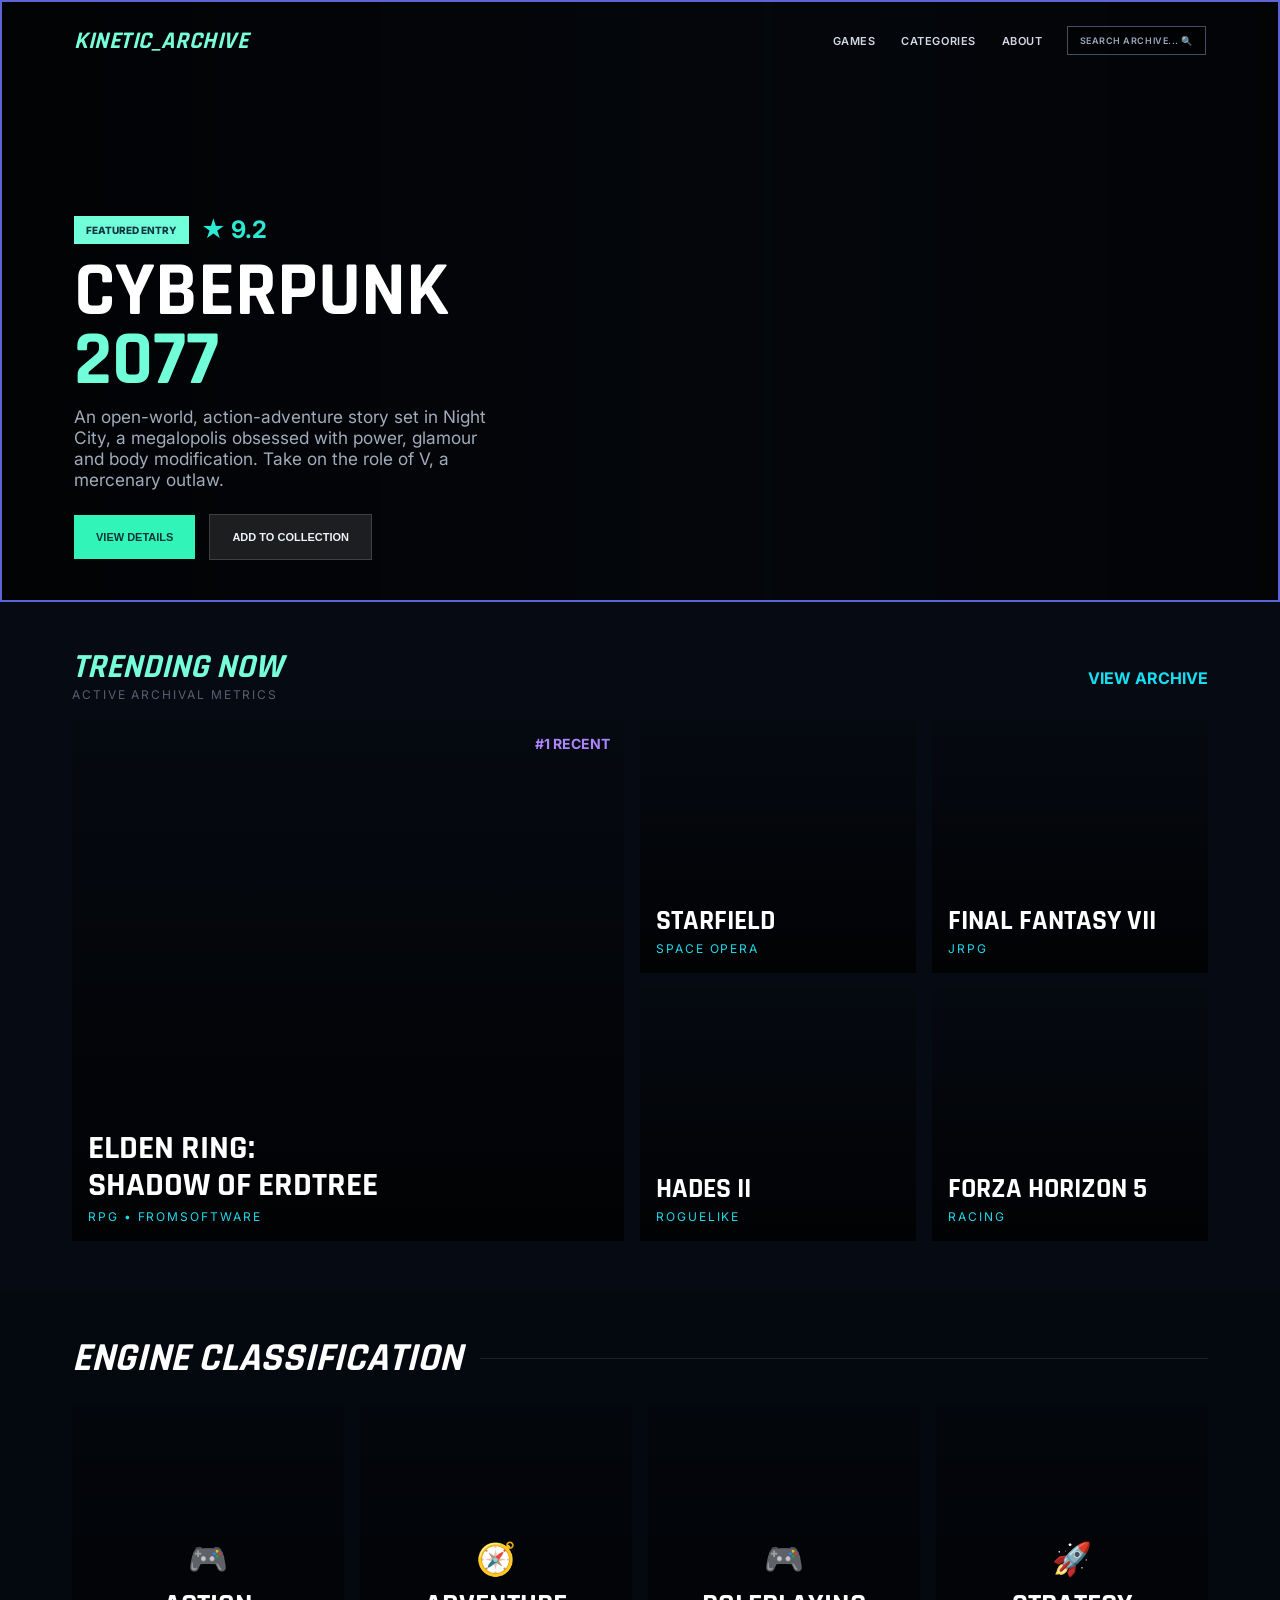
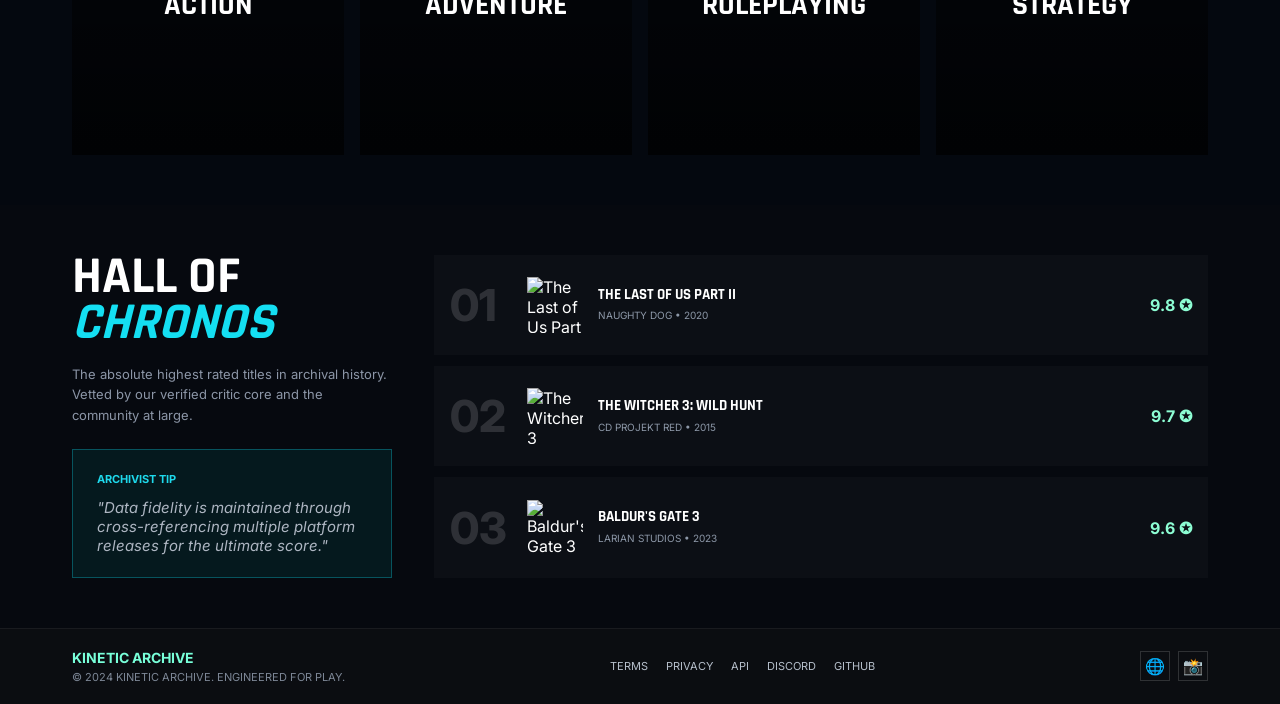
==== index.html @ 21502207 "refactor code structure" ====
<!DOCTYPE html>
<html lang="en">
<head>
    <meta charset="UTF-8">
    <meta name="viewport" content="width=device-width, initial-scale=1.0">
    <title>Kinetic Archive</title>
    <link rel="stylesheet" href="../styles/index.css">
    <link rel="preconnect" href="https://fonts.googleapis.com">
    <link rel="preconnect" href="https://fonts.gstatic.com" crossorigin>
    <link href="https://fonts.googleapis.com/css2?family=Inter:wght@400;500;600;700;800&family=Rajdhani:wght@600;700&display=swap" rel="stylesheet">
</head>
<body>
    <main class="frame">
        <header class="nav">
            <div class="brand">KINETIC_ARCHIVE</div>
            <ul class="links">
                <li><a href="index.html">Games</a></li>
                <li><a href="categories.html">Categories</a></li>
                <li>About</li>
            </ul>
            <div class="search">SEARCH ARCHIVE... &#128269;</div>
        </header>

        <section class="hero">
            <div class="meta">
                <span class="tag">Featured Entry</span>
                <span class="score">&#9733; 9.2</span>
            </div>
            <h1>
                CYBERPUNK
                <span>2077</span>
            </h1>
            <p class="hero-copy">
                An open-world, action-adventure story set in Night City, a megalopolis obsessed with power,
                glamour and body modification. Take on the role of V, a mercenary outlaw.
            </p>
            <div class="actions">
                <button class="primary">View Details</button>
                <button class="secondary">Add To Collection</button>
            </div>
        </section>
    </main>

    <section class="trending">
        <div class="trending-head">
            <div>
                <h2>Trending Now</h2>
                <small>Active archival metrics</small>
            </div>
            <a href="#">View Archive</a>
        </div>
        <div class="trend-grid">
            <article class="card card-lg">
                <div class="overlay"></div>
                <span class="recent">#1 Recent</span>
                <div class="card-text">
                    <h3>Elden Ring: <br>Shadow of Erdtree</h3>
                    <small>RPG • FromSoftware</small>
                </div>
            </article>
            <article class="card card-1"><div class="overlay"></div><div class="card-text"><h3>Starfield</h3><small>Space Opera</small></div></article>
            <article class="card card-2"><div class="overlay"></div><div class="card-text"><h3>Final Fantasy VII</h3><small>JRPG</small></div></article>
            <article class="card card-3"><div class="overlay"></div><div class="card-text"><h3>Hades II</h3><small>Roguelike</small></div></article>
            <article class="card card-4"><div class="overlay"></div><div class="card-text"><h3>Forza Horizon 5</h3><small>Racing</small></div></article>
        </div>
    </section>

    <section class="engine">
        <div class="engine-head">
            <h2>Engine Classification</h2>
            <span></span>
        </div>
        <div class="engine-grid">
            <article class="engine-card e1">
                <div class="overlay"></div>
                <div class="icon">&#127918;</div>
                <h3>Action</h3>
            </article>
            <article class="engine-card e2">
                <div class="overlay"></div>
                <div class="icon">&#129517;</div>
                <h3>Adventure</h3>
            </article>
            <article class="engine-card e3">
                <div class="overlay"></div>
                <div class="icon">&#127918;</div>
                <h3>Roleplaying</h3>
            </article>
            <article class="engine-card e4">
                <div class="overlay"></div>
                <div class="icon">&#128640;</div>
                <h3>Strategy</h3>
            </article>
        </div>
    </section>

    <section class="chronos">
        <div class="chronos-left">
            <h2>Hall of <span>Chronos</span></h2>
            <p class="chronos-copy">
                The absolute highest rated titles in archival history. Vetted by our verified critic core and
                the community at large.
            </p>
            <div class="tip">
                <h4>Archivist Tip</h4>
                <p>"Data fidelity is maintained through cross-referencing multiple platform releases for the ultimate score."</p>
            </div>
        </div>
        <div class="rankings">
            <article class="rank-item">
                <span class="num">01</span>
                <img src="https://images.unsplash.com/photo-1542751371-adc38448a05e?auto=format&fit=crop&w=300&q=80" alt="The Last of Us Part II">
                <div class="title-group">
                    <h3>The Last of Us Part II</h3>
                    <small>Naughty Dog • 2020</small>
                </div>
                <span class="rating">9.8 &#10026;</span>
            </article>
            <article class="rank-item">
                <span class="num">02</span>
                <img src="https://images.unsplash.com/photo-1511512578047-dfb367046420?auto=format&fit=crop&w=300&q=80" alt="The Witcher 3">
                <div class="title-group">
                    <h3>The Witcher 3: Wild Hunt</h3>
                    <small>CD Projekt Red • 2015</small>
                </div>
                <span class="rating">9.7 &#10026;</span>
            </article>
            <article class="rank-item">
                <span class="num">03</span>
                <img src="https://images.unsplash.com/photo-1511882150382-421056c89033?auto=format&fit=crop&w=300&q=80" alt="Baldur's Gate 3">
                <div class="title-group">
                    <h3>Baldur's Gate 3</h3>
                    <small>Larian Studios • 2023</small>
                </div>
                <span class="rating">9.6 &#10026;</span>
            </article>
        </div>
    </section>

    <footer class="site-footer">
        <div>
            <h4>Kinetic Archive</h4>
            <p>&copy; 2024 Kinetic Archive. Engineered for play.</p>
        </div>
        <nav>
            <a href="#">Terms</a>
            <a href="#">Privacy</a>
            <a href="#">API</a>
            <a href="#">Discord</a>
            <a href="#">GitHub</a>
        </nav>
        <div class="foot-icons">
            <span>&#127760;</span>
            <span>&#128248;</span>
        </div>
    </footer>
</body>
</html>
---- styles/index.css ----
* {
  box-sizing: border-box;
  margin: 0;
}

:root {
  --x: 72px;
}

body {
  min-height: 100vh;
  background: #060a12;
  color: #fff;
  font-family: Inter, sans-serif;
}

.frame {
  width: 100%;
  padding: 24px var(--x) 40px;
  border: 2px solid #5d64d5;
  background: linear-gradient(90deg, rgba(0, 0, 0, 0.75), rgba(0, 0, 0, 0.35) 60%, rgba(0, 0, 0, 0.65)), url("https://images.unsplash.com/photo-1552820728-8b83bb6b773f?auto=format&fit=crop&w=1800&q=80") center/cover no-repeat;
}

.nav,
.links,
.meta,
.actions,
.trending-head,
.engine-head,
.site-footer {
  display: flex;
  align-items: center;
}

.nav {
  gap: 24px;
  font-size: 11px;
  text-transform: uppercase;
  letter-spacing: 0.05em;
  font-weight: 600;
}

.brand {
  font: italic 700 24px/1 Rajdhani, sans-serif;
  color: #78ffd9;
}

.links {
  gap: 26px;
  margin-left: auto;
  list-style: none;
  color: #d3d9e2;
}

.links a {
  color: inherit;
  text-decoration: none;
}

.search {
  border: 1px solid #3f4f65;
  background: rgba(0, 0, 0, 0.45);
  padding: 8px 12px;
  color: #9ba9bd;
  font-size: 9px;
}

.hero {
  margin-top: 160px;
  max-width: 430px;
}

.meta {
  gap: 12px;
  margin-bottom: 14px;
}

.tag {
  background: #70ffd9;
  color: #10333f;
  padding: 8px 12px;
  font-size: 10px;
  text-transform: uppercase;
  font-weight: 800;
}

.score {
  color: #2de9d3;
  font-size: 24px;
  font-weight: 700;
}

h1 {
  font: 700 clamp(46px, 6vw, 78px)/0.9 Rajdhani, sans-serif;
  text-transform: uppercase;
}

h1 span {
  display: block;
  color: #70ffd9;
}

.hero-copy {
  margin: 10px 0 24px;
  color: #a0acbb;
  font-size: clamp(16px, 1.35vw, 24px);
}

.actions {
  gap: 14px;
}

button {
  border: 0;
  padding: 16px 22px;
  font-size: 11px;
  font-weight: 800;
  text-transform: uppercase;
  cursor: pointer;
}

.primary {
  background: #31f5b8;
  color: #123236;
}

.secondary {
  background: rgba(255, 255, 255, 0.1);
  color: #eef3f8;
  border: 1px solid rgba(255, 255, 255, 0.15);
}

.trending,
.engine,
.chronos {
  padding: 50px var(--x);
}

.trending {
  background: #060a12;
}

.trending-head {
  justify-content: space-between;
  margin-bottom: 18px;
}

.trending h2 {
  color: #77ffd9;
  font: italic 700 34px/0.9 Rajdhani, sans-serif;
  text-transform: uppercase;
}

.trending small {
  color: #566071;
  text-transform: uppercase;
  letter-spacing: 0.16em;
  font-size: 12px;
}

.trending a {
  color: #16dff2;
  text-decoration: none;
  text-transform: uppercase;
  font-weight: 700;
}

.trend-grid {
  display: grid;
  grid-template-columns: 2fr 1fr 1fr;
  grid-template-rows: 1fr 1fr;
  gap: 16px;
}

.card {
  position: relative;
  min-height: 250px;
  display: flex;
  align-items: flex-end;
  padding: 16px;
  background: center / cover;
}

.card-lg {
  grid-row: 1 / span 2;
  min-height: 520px;
  background-image: url("https://images.unsplash.com/photo-1518709268805-4e9042af2176?auto=format&fit=crop&w=1200&q=80");
}

.card-1 {
  background-image: url("https://images.unsplash.com/photo-1516339901601-2e1b62dc0c45?auto=format&fit=crop&w=900&q=80");
}

.card-2 {
  background-image: url("https://images.unsplash.com/photo-1472396961693-142e6e269027?auto=format&fit=crop&w=900&q=80");
}

.card-3 {
  background-image: url("https://images.unsplash.com/photo-1469474968028-56623f02e42e?auto=format&fit=crop&w=900&q=80");
}

.card-4 {
  background-image: url("https://images.unsplash.com/photo-1492144534655-ae79c964c9d7?auto=format&fit=crop&w=900&q=80");
}

.overlay {
  position: absolute;
  inset: 0;
  background: linear-gradient(to top, rgba(0, 0, 0, 0.8), rgba(0, 0, 0, 0.1));
}

.card-text,
.recent,
.engine-card .icon,
.engine-card h3 {
  position: relative;
  z-index: 1;
}

.recent {
  position: absolute;
  right: 14px;
  top: 14px;
  color: #ae85ff;
  text-transform: uppercase;
  font-weight: 700;
  font-size: 14px;
}

.card h3 {
  font: 700 28px/1.1 Rajdhani, sans-serif;
  text-transform: uppercase;
}

.card-lg h3 {
  font-size: 34px;
}

.card small {
  color: #20d8e9;
  text-transform: uppercase;
  font-size: 12px;
}

.engine {
  background: #04080f;
}

.engine-head {
  gap: 18px;
  margin-bottom: 28px;
}

.engine-head h2 {
  font: italic 700 40px/0.9 Rajdhani, sans-serif;
  text-transform: uppercase;
}

.engine-head span {
  height: 1px;
  flex: 1;
  background: rgba(255, 255, 255, 0.1);
}

.engine-grid {
  display: grid;
  grid-template-columns: repeat(4, 1fr);
  gap: 16px;
}

.engine-card {
  position: relative;
  min-height: 350px;
  display: grid;
  place-content: center;
  gap: 12px;
  text-align: center;
  text-transform: uppercase;
  background: center / cover;
}

.engine-card .overlay {
  background: linear-gradient(to top, rgba(0, 0, 0, 0.75), rgba(0, 0, 0, 0.25));
}

.e1 {
  background-image: url("https://images.unsplash.com/photo-1535223289827-42f1e9919769?auto=format&fit=crop&w=1000&q=80");
}

.e2 {
  background-image: url("https://images.unsplash.com/photo-1472396961693-142e6e269027?auto=format&fit=crop&w=1000&q=80");
}

.e3 {
  background-image: url("https://images.unsplash.com/photo-1518770660439-4636190af475?auto=format&fit=crop&w=1000&q=80");
}

.e4 {
  background-image: url("https://images.unsplash.com/photo-1526406915894-7bcd65f60845?auto=format&fit=crop&w=1000&q=80");
}

.engine-card .icon {
  font-size: 32px;
  color: #7fffd9;
}

.e2 .icon {
  color: #1ee3f5;
}

.e3 .icon {
  color: #ad85ff;
}

.engine-card h3 {
  font: 700 30px/1 Rajdhani, sans-serif;
}

.chronos {
  background: #06090f;
  display: grid;
  grid-template-columns: 0.9fr 2.1fr;
  gap: 30px;
}

.chronos-left h2 {
  margin-bottom: 18px;
  font: 700 52px/0.88 Rajdhani, sans-serif;
  text-transform: uppercase;
}

.chronos-left h2 span {
  color: #14dff2;
  font-style: italic;
}

.chronos-copy {
  margin-bottom: 24px;
  max-width: 320px;
  color: #8c96a7;
  font-size: 13px;
  line-height: 1.55;
}

.tip {
  max-width: 320px;
  border: 1px solid #10def14d;
  background: #007c7c24;
  padding: 22px 24px;
}

.tip h4 {
  margin-bottom: 12px;
  color: #1ed9ec;
  text-transform: uppercase;
  font-size: 11px;
}

.tip p {
  color: #aeb6c2;
  font-size: 15px;
  font-style: italic;
}

.rankings {
  display: grid;
  gap: 11px;
}

.rank-item {
  display: grid;
  grid-template-columns: 64px 58px 1fr auto;
  align-items: center;
  gap: 13px;
  padding: 12px 16px;
  background: rgba(255, 255, 255, 0.025);
}

.num {
  color: rgba(255, 255, 255, 0.14);
  font-size: 44px;
  font-weight: 800;
}

.rank-item img {
  width: 56px;
  height: 56px;
  object-fit: cover;
}

.title-group h3 {
  font: 700 15px/1.1 Rajdhani, sans-serif;
  text-transform: uppercase;
}

.title-group small {
  color: #8d98a8;
  text-transform: uppercase;
  font-size: 10px;
}

.rating {
  color: #8dfed4;
  font-size: 16px;
  font-weight: 700;
}

.site-footer {
  background: #0b0d11;
  border-top: 1px solid rgba(255, 255, 255, 0.06);
  padding: 20px var(--x);
  justify-content: space-between;
  gap: 12px;
}

.site-footer h4 {
  color: #78ffd9;
  text-transform: uppercase;
  font-size: 14px;
  margin-bottom: 4px;
}

.site-footer p {
  color: #7d8796;
  text-transform: uppercase;
  font-size: 11px;
}

.site-footer nav {
  display: flex;
  gap: 18px;
}

.site-footer a {
  text-decoration: none;
  color: #b6bfcb;
  text-transform: uppercase;
  font-size: 11px;
}

.foot-icons {
  display: flex;
  gap: 8px;
}

.foot-icons span {
  width: 30px;
  height: 30px;
  display: grid;
  place-items: center;
  border: 1px solid rgba(255, 255, 255, 0.15);
  color: #c3c9d2;
}

@media (max-width: 800px) {
  :root {
    --x: 18px;
  }

  .frame {
    border-width: 1px 0;
    min-height: auto;
    padding-bottom: 30px;
  }

  .nav {
    display: none;
  }

  .hero {
    margin-top: 50px;
    max-width: 100%;
  }

  h1 {
    font-size: 54px;
  }

  .trend-grid,
  .engine-grid {
    grid-template-columns: 1fr;
  }

  .card-lg {
    grid-row: auto;
    min-height: 250px;
  }

  .chronos {
    grid-template-columns: 1fr;
  }

  .site-footer {
    flex-direction: column;
    text-align: center;
    gap: 16px;
  }

  .site-footer nav {
    flex-wrap: wrap;
    justify-content: center;
  }
}
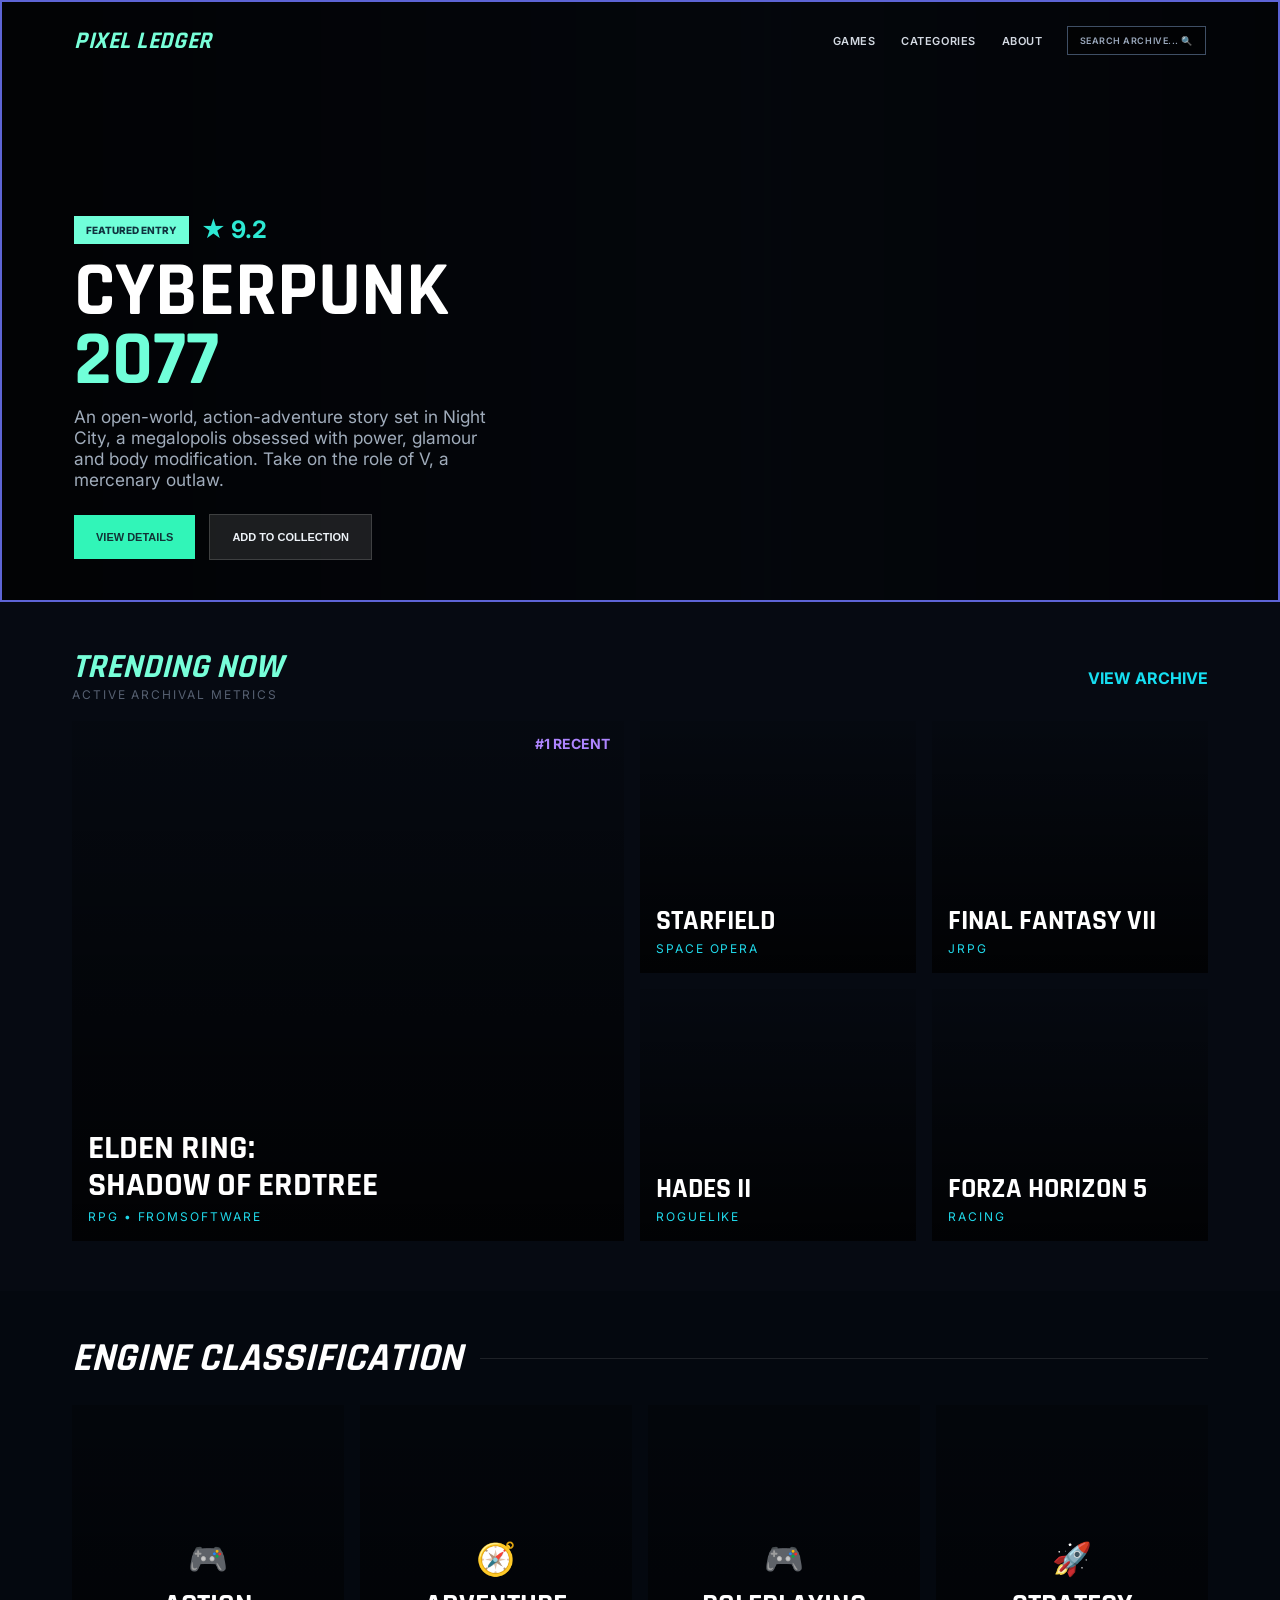
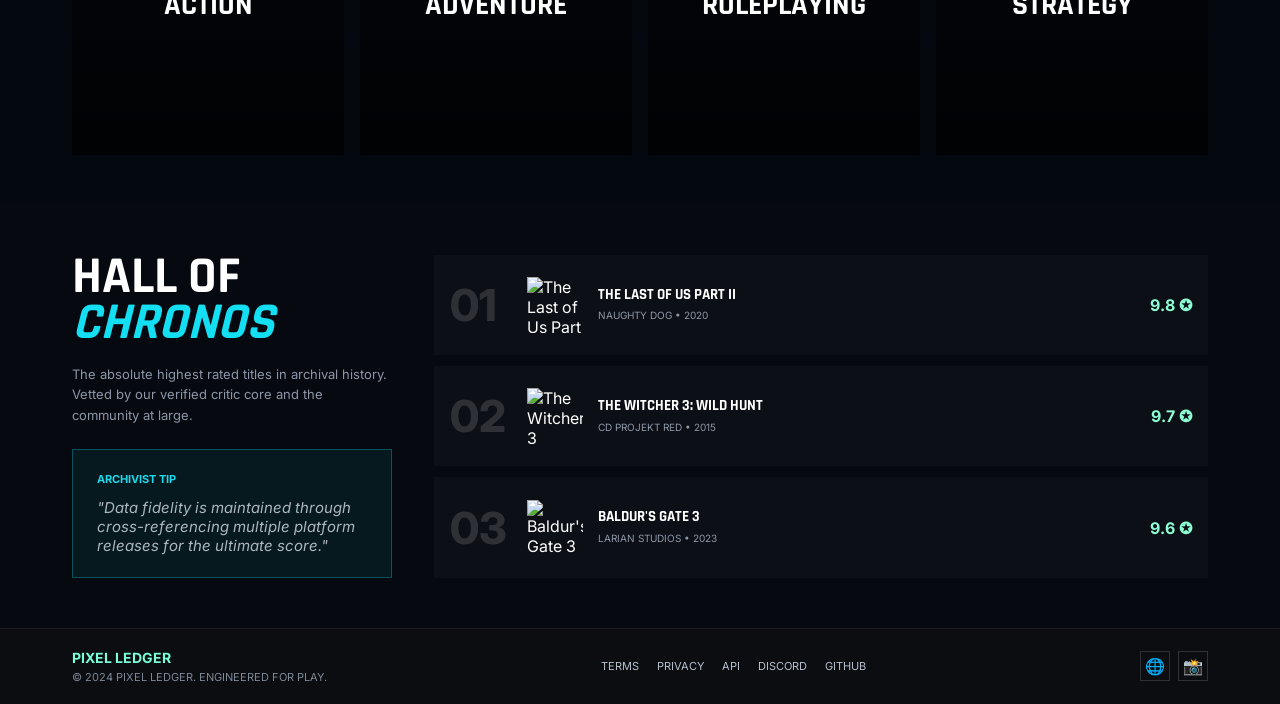
==== commit 086e0b6b: "updated" ====
--- a/index.html
+++ b/index.html
@@ -3,8 +3,8 @@
 <head>
     <meta charset="UTF-8">
     <meta name="viewport" content="width=device-width, initial-scale=1.0">
-    <title>Kinetic Archive</title>
-    <link rel="stylesheet" href="../styles/index.css">
+    <title>Pixel Ledger</title>
+    <link rel="stylesheet" href="./index.css">
     <link rel="preconnect" href="https://fonts.googleapis.com">
     <link rel="preconnect" href="https://fonts.gstatic.com" crossorigin>
     <link href="https://fonts.googleapis.com/css2?family=Inter:wght@400;500;600;700;800&family=Rajdhani:wght@600;700&display=swap" rel="stylesheet">
@@ -12,10 +12,10 @@
 <body>
     <main class="frame">
         <header class="nav">
-            <div class="brand">KINETIC_ARCHIVE</div>
+            <div class="brand">Pixel Ledger</div>
             <ul class="links">
                 <li><a href="index.html">Games</a></li>
-                <li><a href="categories.html">Categories</a></li>
+                <li><a href="./pages/categories.html">Categories</a></li>
                 <li>About</li>
             </ul>
             <div class="search">SEARCH ARCHIVE... &#128269;</div>
@@ -139,8 +139,8 @@
 
     <footer class="site-footer">
         <div>
-            <h4>Kinetic Archive</h4>
-            <p>&copy; 2024 Kinetic Archive. Engineered for play.</p>
+            <h4>Pixel Ledger</h4>
+            <p>&copy; 2024 Pixel Ledger. Engineered for play.</p>
         </div>
         <nav>
             <a href="#">Terms</a>
--- a/index.css
+++ b/index.css
@@ -0,0 +1,503 @@
+* {
+  box-sizing: border-box;
+  margin: 0;
+}
+
+:root {
+  --x: 72px;
+}
+
+body {
+  min-height: 100vh;
+  background: #060a12;
+  color: #fff;
+  font-family: Inter, sans-serif;
+}
+
+.frame {
+  width: 100%;
+  padding: 24px var(--x) 40px;
+  border: 2px solid #5d64d5;
+  background: linear-gradient(90deg, rgba(0, 0, 0, 0.75), rgba(0, 0, 0, 0.35) 60%, rgba(0, 0, 0, 0.65)), url("https://images.unsplash.com/photo-1552820728-8b83bb6b773f?auto=format&fit=crop&w=1800&q=80") center/cover no-repeat;
+}
+
+.nav,
+.links,
+.meta,
+.actions,
+.trending-head,
+.engine-head,
+.site-footer {
+  display: flex;
+  align-items: center;
+}
+
+.nav {
+  gap: 24px;
+  font-size: 11px;
+  text-transform: uppercase;
+  letter-spacing: 0.05em;
+  font-weight: 600;
+}
+
+.brand {
+  font: italic 700 24px/1 Rajdhani, sans-serif;
+  color: #78ffd9;
+}
+
+.links {
+  gap: 26px;
+  margin-left: auto;
+  list-style: none;
+  color: #d3d9e2;
+}
+
+.links a {
+  color: inherit;
+  text-decoration: none;
+}
+
+.search {
+  border: 1px solid #3f4f65;
+  background: rgba(0, 0, 0, 0.45);
+  padding: 8px 12px;
+  color: #9ba9bd;
+  font-size: 9px;
+}
+
+.hero {
+  margin-top: 160px;
+  max-width: 430px;
+}
+
+.meta {
+  gap: 12px;
+  margin-bottom: 14px;
+}
+
+.tag {
+  background: #70ffd9;
+  color: #10333f;
+  padding: 8px 12px;
+  font-size: 10px;
+  text-transform: uppercase;
+  font-weight: 800;
+}
+
+.score {
+  color: #2de9d3;
+  font-size: 24px;
+  font-weight: 700;
+}
+
+h1 {
+  font: 700 clamp(46px, 6vw, 78px)/0.9 Rajdhani, sans-serif;
+  text-transform: uppercase;
+}
+
+h1 span {
+  display: block;
+  color: #70ffd9;
+}
+
+.hero-copy {
+  margin: 10px 0 24px;
+  color: #a0acbb;
+  font-size: clamp(16px, 1.35vw, 24px);
+}
+
+.actions {
+  gap: 14px;
+}
+
+button {
+  border: 0;
+  padding: 16px 22px;
+  font-size: 11px;
+  font-weight: 800;
+  text-transform: uppercase;
+  cursor: pointer;
+}
+
+.primary {
+  background: #31f5b8;
+  color: #123236;
+}
+
+.secondary {
+  background: rgba(255, 255, 255, 0.1);
+  color: #eef3f8;
+  border: 1px solid rgba(255, 255, 255, 0.15);
+}
+
+.trending,
+.engine,
+.chronos {
+  padding: 50px var(--x);
+}
+
+.trending {
+  background: #060a12;
+}
+
+.trending-head {
+  justify-content: space-between;
+  margin-bottom: 18px;
+}
+
+.trending h2 {
+  color: #77ffd9;
+  font: italic 700 34px/0.9 Rajdhani, sans-serif;
+  text-transform: uppercase;
+}
+
+.trending small {
+  color: #566071;
+  text-transform: uppercase;
+  letter-spacing: 0.16em;
+  font-size: 12px;
+}
+
+.trending a {
+  color: #16dff2;
+  text-decoration: none;
+  text-transform: uppercase;
+  font-weight: 700;
+}
+
+.trend-grid {
+  display: grid;
+  grid-template-columns: 2fr 1fr 1fr;
+  grid-template-rows: 1fr 1fr;
+  gap: 16px;
+}
+
+.card {
+  position: relative;
+  min-height: 250px;
+  display: flex;
+  align-items: flex-end;
+  padding: 16px;
+  background: center / cover;
+}
+
+.card-lg {
+  grid-row: 1 / span 2;
+  min-height: 520px;
+  background-image: url("https://images.unsplash.com/photo-1518709268805-4e9042af2176?auto=format&fit=crop&w=1200&q=80");
+}
+
+.card-1 {
+  background-image: url("https://images.unsplash.com/photo-1516339901601-2e1b62dc0c45?auto=format&fit=crop&w=900&q=80");
+}
+
+.card-2 {
+  background-image: url("https://images.unsplash.com/photo-1472396961693-142e6e269027?auto=format&fit=crop&w=900&q=80");
+}
+
+.card-3 {
+  background-image: url("https://images.unsplash.com/photo-1469474968028-56623f02e42e?auto=format&fit=crop&w=900&q=80");
+}
+
+.card-4 {
+  background-image: url("https://images.unsplash.com/photo-1492144534655-ae79c964c9d7?auto=format&fit=crop&w=900&q=80");
+}
+
+.overlay {
+  position: absolute;
+  inset: 0;
+  background: linear-gradient(to top, rgba(0, 0, 0, 0.8), rgba(0, 0, 0, 0.1));
+}
+
+.card-text,
+.recent,
+.engine-card .icon,
+.engine-card h3 {
+  position: relative;
+  z-index: 1;
+}
+
+.recent {
+  position: absolute;
+  right: 14px;
+  top: 14px;
+  color: #ae85ff;
+  text-transform: uppercase;
+  font-weight: 700;
+  font-size: 14px;
+}
+
+.card h3 {
+  font: 700 28px/1.1 Rajdhani, sans-serif;
+  text-transform: uppercase;
+}
+
+.card-lg h3 {
+  font-size: 34px;
+}
+
+.card small {
+  color: #20d8e9;
+  text-transform: uppercase;
+  font-size: 12px;
+}
+
+.engine {
+  background: #04080f;
+}
+
+.engine-head {
+  gap: 18px;
+  margin-bottom: 28px;
+}
+
+.engine-head h2 {
+  font: italic 700 40px/0.9 Rajdhani, sans-serif;
+  text-transform: uppercase;
+}
+
+.engine-head span {
+  height: 1px;
+  flex: 1;
+  background: rgba(255, 255, 255, 0.1);
+}
+
+.engine-grid {
+  display: grid;
+  grid-template-columns: repeat(4, 1fr);
+  gap: 16px;
+}
+
+.engine-card {
+  position: relative;
+  min-height: 350px;
+  display: grid;
+  place-content: center;
+  gap: 12px;
+  text-align: center;
+  text-transform: uppercase;
+  background: center / cover;
+}
+
+.engine-card .overlay {
+  background: linear-gradient(to top, rgba(0, 0, 0, 0.75), rgba(0, 0, 0, 0.25));
+}
+
+.e1 {
+  background-image: url("https://images.unsplash.com/photo-1535223289827-42f1e9919769?auto=format&fit=crop&w=1000&q=80");
+}
+
+.e2 {
+  background-image: url("https://images.unsplash.com/photo-1472396961693-142e6e269027?auto=format&fit=crop&w=1000&q=80");
+}
+
+.e3 {
+  background-image: url("https://images.unsplash.com/photo-1518770660439-4636190af475?auto=format&fit=crop&w=1000&q=80");
+}
+
+.e4 {
+  background-image: url("https://images.unsplash.com/photo-1526406915894-7bcd65f60845?auto=format&fit=crop&w=1000&q=80");
+}
+
+.engine-card .icon {
+  font-size: 32px;
+  color: #7fffd9;
+}
+
+.e2 .icon {
+  color: #1ee3f5;
+}
+
+.e3 .icon {
+  color: #ad85ff;
+}
+
+.engine-card h3 {
+  font: 700 30px/1 Rajdhani, sans-serif;
+}
+
+.chronos {
+  background: #06090f;
+  display: grid;
+  grid-template-columns: 0.9fr 2.1fr;
+  gap: 30px;
+}
+
+.chronos-left h2 {
+  margin-bottom: 18px;
+  font: 700 52px/0.88 Rajdhani, sans-serif;
+  text-transform: uppercase;
+}
+
+.chronos-left h2 span {
+  color: #14dff2;
+  font-style: italic;
+}
+
+.chronos-copy {
+  margin-bottom: 24px;
+  max-width: 320px;
+  color: #8c96a7;
+  font-size: 13px;
+  line-height: 1.55;
+}
+
+.tip {
+  max-width: 320px;
+  border: 1px solid #10def14d;
+  background: #007c7c24;
+  padding: 22px 24px;
+}
+
+.tip h4 {
+  margin-bottom: 12px;
+  color: #1ed9ec;
+  text-transform: uppercase;
+  font-size: 11px;
+}
+
+.tip p {
+  color: #aeb6c2;
+  font-size: 15px;
+  font-style: italic;
+}
+
+.rankings {
+  display: grid;
+  gap: 11px;
+}
+
+.rank-item {
+  display: grid;
+  grid-template-columns: 64px 58px 1fr auto;
+  align-items: center;
+  gap: 13px;
+  padding: 12px 16px;
+  background: rgba(255, 255, 255, 0.025);
+}
+
+.num {
+  color: rgba(255, 255, 255, 0.14);
+  font-size: 44px;
+  font-weight: 800;
+}
+
+.rank-item img {
+  width: 56px;
+  height: 56px;
+  object-fit: cover;
+}
+
+.title-group h3 {
+  font: 700 15px/1.1 Rajdhani, sans-serif;
+  text-transform: uppercase;
+}
+
+.title-group small {
+  color: #8d98a8;
+  text-transform: uppercase;
+  font-size: 10px;
+}
+
+.rating {
+  color: #8dfed4;
+  font-size: 16px;
+  font-weight: 700;
+}
+
+.site-footer {
+  background: #0b0d11;
+  border-top: 1px solid rgba(255, 255, 255, 0.06);
+  padding: 20px var(--x);
+  justify-content: space-between;
+  gap: 12px;
+}
+
+.site-footer h4 {
+  color: #78ffd9;
+  text-transform: uppercase;
+  font-size: 14px;
+  margin-bottom: 4px;
+}
+
+.site-footer p {
+  color: #7d8796;
+  text-transform: uppercase;
+  font-size: 11px;
+}
+
+.site-footer nav {
+  display: flex;
+  gap: 18px;
+}
+
+.site-footer a {
+  text-decoration: none;
+  color: #b6bfcb;
+  text-transform: uppercase;
+  font-size: 11px;
+}
+
+.foot-icons {
+  display: flex;
+  gap: 8px;
+}
+
+.foot-icons span {
+  width: 30px;
+  height: 30px;
+  display: grid;
+  place-items: center;
+  border: 1px solid rgba(255, 255, 255, 0.15);
+  color: #c3c9d2;
+}
+
+@media (max-width: 800px) {
+  :root {
+    --x: 18px;
+  }
+
+  .frame {
+    border-width: 1px 0;
+    min-height: auto;
+    padding-bottom: 30px;
+  }
+
+  .nav {
+    display: none;
+  }
+
+  .hero {
+    margin-top: 50px;
+    max-width: 100%;
+  }
+
+  h1 {
+    font-size: 54px;
+  }
+
+  .trend-grid,
+  .engine-grid {
+    grid-template-columns: 1fr;
+  }
+
+  .card-lg {
+    grid-row: auto;
+    min-height: 250px;
+  }
+
+  .chronos {
+    grid-template-columns: 1fr;
+  }
+
+  .site-footer {
+    flex-direction: column;
+    text-align: center;
+    gap: 16px;
+  }
+
+  .site-footer nav {
+    flex-wrap: wrap;
+    justify-content: center;
+  }
+}
